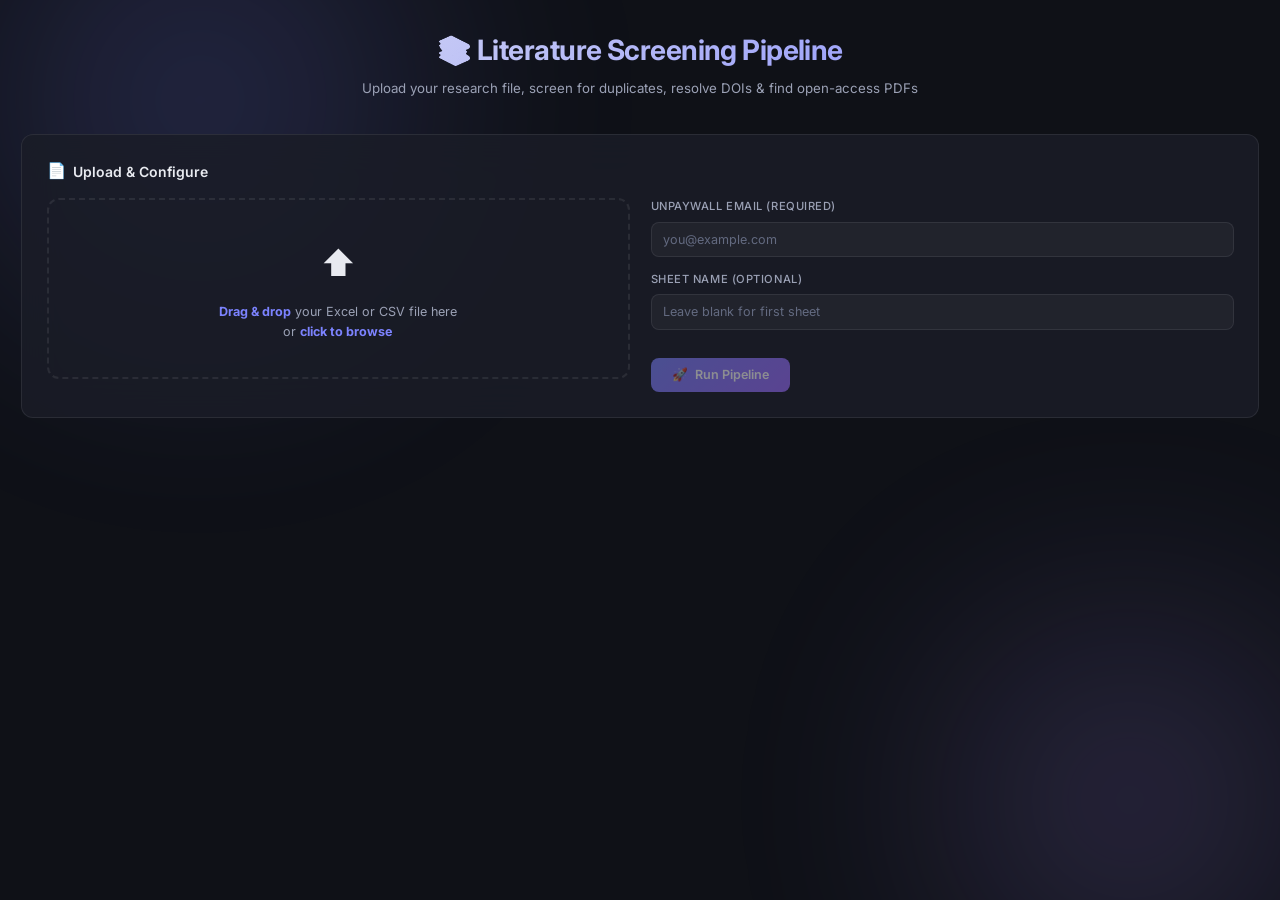
==== templates/index.html @ 50bea9f0 "Literature Screening Pipeline — web UI with GitHub Pages support - Static site (index.html + style.c" ====
<!DOCTYPE html>
<html lang="en">
<head>
  <meta charset="UTF-8" />
  <meta name="viewport" content="width=device-width, initial-scale=1.0" />
  <meta name="description" content="Literature Screening & Retrieval Pipeline — Upload your research file, screen for duplicates, and download results." />
  <title>Literature Screening Pipeline</title>
  <link rel="preconnect" href="https://fonts.googleapis.com" />
  <link rel="preconnect" href="https://fonts.gstatic.com" crossorigin />
  <link href="https://fonts.googleapis.com/css2?family=Inter:wght@400;500;600;700&family=JetBrains+Mono:wght@400;500&display=swap" rel="stylesheet" />
  <link rel="stylesheet" href="/static/css/style.css" />
</head>
<body>
  <!-- Animated background glow -->
  <div class="bg-glow"></div>

  <div class="app-container">
    <!-- Header -->
    <header class="header">
      <h1>📚 Literature Screening Pipeline</h1>
      <p>Upload your research file, screen for duplicates, resolve DOIs &amp; find open-access PDFs</p>
    </header>

    <!-- Upload Card -->
    <div class="card" id="upload-card">
      <div class="card-title"><span class="icon">📄</span> Upload &amp; Configure</div>
      <div class="upload-row">
        <!-- Dropzone -->
        <div class="dropzone" id="dropzone" tabindex="0">
          <span class="dropzone-icon">⬆️</span>
          <div class="dropzone-text">
            <strong>Drag &amp; drop</strong> your Excel or CSV file here<br />
            or <strong>click to browse</strong>
          </div>
          <input type="file" id="file-input" accept=".xlsx,.xls,.csv" />
          <div class="file-selected" id="file-name" style="display:none"></div>
        </div>

        <!-- Settings -->
        <div class="settings-panel">
          <div class="form-group">
            <label for="email-input">Unpaywall Email (required)</label>
            <input type="email" id="email-input" placeholder="you@example.com" value="" />
          </div>
          <div class="form-group">
            <label for="sheet-input">Sheet Name (optional)</label>
            <input type="text" id="sheet-input" placeholder="Leave blank for first sheet" />
          </div>
          <div class="btn-row">
            <button class="btn btn-primary" id="run-btn" disabled>
              <span id="run-btn-icon">🚀</span> Run Pipeline
            </button>
          </div>
        </div>
      </div>
    </div>

    <!-- Processing Overlay -->
    <div class="processing-overlay" id="processing-overlay">
      <div class="spinner"></div>
      <div class="processing-text">Processing your literature file…</div>
      <div class="processing-status" id="processing-status">Uploading file</div>
    </div>

    <!-- Results -->
    <div class="tabs-container" id="results-section">
      <div class="card">
        <div class="card-title"><span class="icon">📊</span> Screening Results</div>

        <!-- Stats bar -->
        <div class="stats-bar" id="stats-bar"></div>

        <!-- Legend -->
        <div class="legend">
          <span style="font-weight:600;color:var(--text-secondary)">Legend:</span>
          <div class="legend-item">
            <span class="legend-swatch swatch-dup"></span>
            <span>Duplicate Record</span>
          </div>
        </div>

        <!-- Tabs -->
        <div class="tab-header" id="tab-header">
          <button class="tab-btn active" data-tab="screening">Screening Output</button>
          <button class="tab-btn" data-tab="log">Download Log</button>
          <button class="tab-btn" data-tab="purchase">Purchase List</button>
        </div>

        <!-- Screening Tab -->
        <div class="tab-content active" id="tab-screening">
          <div class="table-wrapper">
            <table>
              <thead>
                <tr>
                  <th>UI</th>
                  <th>Title</th>
                  <th>DOI</th>
                  <th>Duplicate</th>
                  <th>Reason</th>
                </tr>
              </thead>
              <tbody id="screening-body"></tbody>
            </table>
          </div>
        </div>

        <!-- Download Log Tab -->
        <div class="tab-content" id="tab-log">
          <div class="table-wrapper">
            <table>
              <thead>
                <tr>
                  <th>UI</th>
                  <th>Title</th>
                  <th>DOI</th>
                  <th>Duplicate</th>
                  <th>Status</th>
                  <th>OA Source</th>
                  <th>Publisher</th>
                  <th>Notes</th>
                </tr>
              </thead>
              <tbody id="log-body"></tbody>
            </table>
          </div>
        </div>

        <!-- Purchase Tab -->
        <div class="tab-content" id="tab-purchase">
          <div class="table-wrapper" id="purchase-wrapper">
            <table>
              <thead>
                <tr>
                  <th>UI</th>
                  <th>Title</th>
                  <th>DOI</th>
                  <th>Publisher</th>
                  <th>Purchase Link</th>
                  <th>Cost</th>
                </tr>
              </thead>
              <tbody id="purchase-body"></tbody>
            </table>
          </div>
          <div class="empty-state" id="purchase-empty" style="display:none">
            <span class="empty-icon">🎉</span>
            <p>No articles require purchase — all are available via open access!</p>
          </div>
        </div>
      </div>

      <!-- Downloads -->
      <div class="card download-section visible" id="download-section">
        <div class="card-title"><span class="icon">⬇️</span> Download Output Files</div>
        <div class="download-grid">
          <a class="download-card" href="/download/Screening_Output.xlsx" id="dl-screening">
            <span class="dl-icon">📗</span>
            <div class="dl-info">
              <div class="dl-name">Screening Output</div>
              <div class="dl-desc">Full screening workbook with highlights</div>
            </div>
          </a>
          <a class="download-card" href="/download/Download_Log.xlsx" id="dl-log">
            <span class="dl-icon">📘</span>
            <div class="dl-info">
              <div class="dl-name">Download Log</div>
              <div class="dl-desc">Detailed status for every article</div>
            </div>
          </a>
          <a class="download-card" href="/download/Purchase_List.xlsx" id="dl-purchase">
            <span class="dl-icon">📙</span>
            <div class="dl-info">
              <div class="dl-name">Purchase List</div>
              <div class="dl-desc">Articles needing purchase</div>
            </div>
          </a>
          <a class="download-card" href="/download/Literature_PDFs.zip" id="dl-pdfs">
            <span class="dl-icon">📦</span>
            <div class="dl-info">
              <div class="dl-name">PDFs Archive</div>
              <div class="dl-desc">All downloaded PDFs (ZIP)</div>
            </div>
          </a>
        </div>
      </div>
    </div>
  </div>

  <script>
    /* ===== DOM refs ===== */
    const dropzone      = document.getElementById('dropzone');
    const fileInput      = document.getElementById('file-input');
    const fileNameEl     = document.getElementById('file-name');
    const emailInput     = document.getElementById('email-input');
    const sheetInput     = document.getElementById('sheet-input');
    const runBtn         = document.getElementById('run-btn');
    const overlay        = document.getElementById('processing-overlay');
    const procStatus     = document.getElementById('processing-status');
    const resultsSection = document.getElementById('results-section');
    const statsBar       = document.getElementById('stats-bar');

    let selectedFile = null;

    /* ===== File selection ===== */
    dropzone.addEventListener('click', () => fileInput.click());
    dropzone.addEventListener('keydown', e => { if (e.key === 'Enter') fileInput.click(); });

    dropzone.addEventListener('dragover', e => { e.preventDefault(); dropzone.classList.add('drag-over'); });
    dropzone.addEventListener('dragleave', () => dropzone.classList.remove('drag-over'));
    dropzone.addEventListener('drop', e => {
      e.preventDefault();
      dropzone.classList.remove('drag-over');
      if (e.dataTransfer.files.length) {
        selectFile(e.dataTransfer.files[0]);
      }
    });

    fileInput.addEventListener('change', () => {
      if (fileInput.files.length) selectFile(fileInput.files[0]);
    });

    function selectFile(file) {
      const ext = file.name.split('.').pop().toLowerCase();
      if (!['xlsx', 'xls', 'csv'].includes(ext)) {
        showToast('Please select an .xlsx, .xls, or .csv file.');
        return;
      }
      selectedFile = file;
      fileNameEl.textContent = '✅ ' + file.name;
      fileNameEl.style.display = 'block';
      updateRunBtn();
    }

    emailInput.addEventListener('input', updateRunBtn);

    function updateRunBtn() {
      runBtn.disabled = !(selectedFile && emailInput.value.trim());
    }

    /* ===== Run Pipeline ===== */
    runBtn.addEventListener('click', async () => {
      if (!selectedFile || !emailInput.value.trim()) return;

      const formData = new FormData();
      formData.append('file', selectedFile);
      formData.append('email', emailInput.value.trim());
      if (sheetInput.value.trim()) formData.append('sheet', sheetInput.value.trim());

      overlay.classList.add('active');
      procStatus.textContent = 'Uploading file…';
      resultsSection.classList.remove('visible');

      try {
        procStatus.textContent = 'Running pipeline — this may take a minute…';
        const resp = await fetch('/upload', { method: 'POST', body: formData });

        if (!resp.ok) {
          const err = await resp.json();
          throw new Error(err.error || 'Pipeline failed');
        }

        procStatus.textContent = 'Rendering results…';
        const data = await resp.json();
        renderResults(data);

        overlay.classList.remove('active');
        resultsSection.classList.add('visible');
        resultsSection.scrollIntoView({ behavior: 'smooth', block: 'start' });

      } catch (err) {
        overlay.classList.remove('active');
        showToast(err.message);
      }
    });

    /* ===== Render ===== */
    function renderResults(data) {
      /* Stats */
      const counts = {};
      (data.log || []).forEach(r => {
        counts[r.Status] = (counts[r.Status] || 0) + 1;
      });
      const totalDups = (data.screening || []).filter(r => r.Duplicate).length;

      statsBar.innerHTML = '';
      addStat('Total', data.screening ? data.screening.length : 0, '');
      addStat('Duplicates', totalDups, 'badge-duplicate');
      for (const [status, count] of Object.entries(counts)) {
        addStat(formatStatus(status), count, badgeClass(status));
      }

      /* Screening table */
      const sBody = document.getElementById('screening-body');
      sBody.innerHTML = '';
      (data.screening || []).forEach(row => {
        const tr = document.createElement('tr');
        if (row.Duplicate) tr.classList.add('duplicate-row');
        tr.innerHTML = `
          <td>${esc(row.UI)}</td>
          <td>${esc(row.Title)}</td>
          <td>${doiLink(row.DOI)}</td>
          <td>${row.Duplicate ? '<span class="badge badge-duplicate">Duplicate</span>' : '—'}</td>
          <td>${esc(row['Duplicate Reason'] || '')}</td>
        `;
        sBody.appendChild(tr);
      });

      /* Log table */
      const lBody = document.getElementById('log-body');
      lBody.innerHTML = '';
      (data.log || []).forEach(row => {
        const tr = document.createElement('tr');
        if (row.Duplicate) tr.classList.add('duplicate-row');
        tr.innerHTML = `
          <td>${esc(row.UI)}</td>
          <td>${esc(row.Title)}</td>
          <td>${doiLink(row.DOI)}</td>
          <td>${row.Duplicate ? '<span class="badge badge-duplicate">Duplicate</span>' : '—'}</td>
          <td><span class="badge ${badgeClass(row.Status)}">${formatStatus(row.Status)}</span></td>
          <td>${esc(row['OA Source'] || '')}</td>
          <td>${esc(row.Publisher || '')}</td>
          <td>${esc(row.Notes || '')}</td>
        `;
        lBody.appendChild(tr);
      });

      /* Purchase table */
      const pBody = document.getElementById('purchase-body');
      const pEmpty = document.getElementById('purchase-empty');
      const pWrap  = document.getElementById('purchase-wrapper');
      pBody.innerHTML = '';
      const purchases = data.purchase || [];
      if (purchases.length === 0) {
        pWrap.style.display = 'none';
        pEmpty.style.display = 'block';
      } else {
        pWrap.style.display = 'block';
        pEmpty.style.display = 'none';
        purchases.forEach(row => {
          const tr = document.createElement('tr');
          const linkCol = row['Website/site link for purchase'] || row['Publisher URL'] || '';
          tr.innerHTML = `
            <td>${esc(row.UI)}</td>
            <td>${esc(row.Title)}</td>
            <td>${doiLink(row.DOI)}</td>
            <td>${esc(row.Publisher || '')}</td>
            <td>${linkCol ? `<a href="${esc(linkCol)}" target="_blank" rel="noopener" style="color:var(--accent)">${esc(linkCol)}</a>` : '—'}</td>
            <td>${esc(row['Purchase Cost'] || '')}</td>
          `;
          pBody.appendChild(tr);
        });
      }
    }

    function addStat(label, count, cls) {
      const div = document.createElement('div');
      div.className = 'stat-item';
      div.innerHTML = `<span class="stat-count">${count}</span><span class="stat-label">${label}</span>`;
      statsBar.appendChild(div);
    }

    function badgeClass(status) {
      const map = {
        'DOWNLOADED':       'badge-downloaded',
        'PURCHASE_REQUIRED':'badge-purchase',
        'MANUAL_REVIEW':    'badge-review',
        'OA_DOWNLOAD_FAILED':'badge-oa-failed',
        'ERROR':            'badge-error',
      };
      return map[status] || 'badge-review';
    }

    function formatStatus(s) {
      return (s || '').replace(/_/g, ' ').replace(/\b\w/g, c => c.toUpperCase())
                      .replace('Oa ', 'OA ');
    }

    function esc(str) {
      const d = document.createElement('div');
      d.textContent = str || '';
      return d.innerHTML;
    }

    function doiLink(doi) {
      if (!doi) return '—';
      const clean = esc(doi);
      return `<a href="https://doi.org/${clean}" target="_blank" rel="noopener" style="color:var(--accent);font-family:var(--font-mono);font-size:0.8rem">${clean}</a>`;
    }

    /* ===== Tabs ===== */
    document.querySelectorAll('.tab-btn').forEach(btn => {
      btn.addEventListener('click', () => {
        document.querySelectorAll('.tab-btn').forEach(b => b.classList.remove('active'));
        document.querySelectorAll('.tab-content').forEach(t => t.classList.remove('active'));
        btn.classList.add('active');
        document.getElementById('tab-' + btn.dataset.tab).classList.add('active');
      });
    });

    /* ===== Toast ===== */
    function showToast(msg) {
      const existing = document.querySelector('.toast');
      if (existing) existing.remove();
      const t = document.createElement('div');
      t.className = 'toast';
      t.textContent = '❌ ' + msg;
      document.body.appendChild(t);
      setTimeout(() => t.remove(), 6000);
    }
  </script>
</body>
</html>
---- static/css/style.css ----
/* ===== RESET & BASE ===== */
*,
*::before,
*::after {
  margin: 0;
  padding: 0;
  box-sizing: border-box;
}

:root {
  /* Palette */
  --bg-primary: #0f1117;
  --bg-secondary: #1a1d27;
  --bg-card: rgba(26, 29, 39, 0.85);
  --bg-glass: rgba(255, 255, 255, 0.04);
  --border: rgba(255, 255, 255, 0.08);
  --border-active: rgba(124, 131, 255, 0.4);

  --text-primary: #e8eaf0;
  --text-secondary: #9ba1b5;
  --text-muted: #636a80;

  --accent: #7c83ff;
  --accent-glow: rgba(124, 131, 255, 0.25);
  --accent-hover: #9ba0ff;

  --yellow-dup: #fff2cc;
  --yellow-dup-border: #f5d96e;
  --yellow-dup-text: #6b5900;

  --green: #34d399;
  --green-bg: rgba(52, 211, 153, 0.12);
  --orange: #fb923c;
  --orange-bg: rgba(251, 146, 60, 0.12);
  --blue: #60a5fa;
  --blue-bg: rgba(96, 165, 250, 0.12);
  --red: #f87171;
  --red-bg: rgba(248, 113, 113, 0.12);

  /* Typography */
  --font: 'Inter', -apple-system, BlinkMacSystemFont, 'Segoe UI', sans-serif;
  --font-mono: 'JetBrains Mono', 'Fira Code', monospace;

  /* Spacing */
  --radius: 12px;
  --radius-sm: 8px;
  --radius-xs: 6px;
}

html {
  font-size: 14px;
  scroll-behavior: smooth;
}

body {
  font-family: var(--font);
  background: var(--bg-primary);
  color: var(--text-primary);
  min-height: 100vh;
  line-height: 1.6;
  overflow-x: hidden;
}

/* ===== ANIMATED BACKGROUND ===== */
.bg-glow {
  position: fixed;
  inset: 0;
  z-index: -1;
  overflow: hidden;
  pointer-events: none;
}

.bg-glow::before,
.bg-glow::after {
  content: '';
  position: absolute;
  border-radius: 50%;
  filter: blur(120px);
  opacity: 0.3;
  animation: glow-drift 12s ease-in-out infinite alternate;
}

.bg-glow::before {
  width: 600px;
  height: 600px;
  background: radial-gradient(circle, var(--accent) 0%, transparent 70%);
  top: -200px;
  left: -100px;
}

.bg-glow::after {
  width: 500px;
  height: 500px;
  background: radial-gradient(circle, #a78bfa 0%, transparent 70%);
  bottom: -150px;
  right: -100px;
  animation-delay: -6s;
}

@keyframes glow-drift {
  0%   { transform: translate(0, 0) scale(1); }
  100% { transform: translate(60px, 40px) scale(1.15); }
}

/* ===== LAYOUT ===== */
.app-container {
  max-width: 1280px;
  margin: 0 auto;
  padding: 2rem 1.5rem 4rem;
}

/* ===== HEADER ===== */
.header {
  text-align: center;
  margin-bottom: 2.5rem;
}

.header h1 {
  font-size: 2rem;
  font-weight: 700;
  letter-spacing: -0.02em;
  background: linear-gradient(135deg, var(--text-primary) 0%, var(--accent) 100%);
  -webkit-background-clip: text;
  background-clip: text;
  -webkit-text-fill-color: transparent;
  margin-bottom: 0.35rem;
}

.header p {
  color: var(--text-secondary);
  font-size: 0.95rem;
}

/* ===== GLASS CARD ===== */
.card {
  background: var(--bg-card);
  border: 1px solid var(--border);
  border-radius: var(--radius);
  backdrop-filter: blur(20px);
  -webkit-backdrop-filter: blur(20px);
  padding: 1.75rem;
  margin-bottom: 1.5rem;
  transition: border-color 0.3s ease;
}

.card:hover {
  border-color: var(--border-active);
}

.card-title {
  font-size: 1rem;
  font-weight: 600;
  color: var(--text-primary);
  margin-bottom: 1rem;
  display: flex;
  align-items: center;
  gap: 0.5rem;
}

.card-title .icon {
  font-size: 1.1rem;
}

/* ===== UPLOAD SECTION ===== */
.upload-row {
  display: grid;
  grid-template-columns: 1fr 1fr;
  gap: 1.5rem;
  align-items: start;
}

@media (max-width: 768px) {
  .upload-row {
    grid-template-columns: 1fr;
  }
}

.dropzone {
  border: 2px dashed var(--border);
  border-radius: var(--radius);
  padding: 2.5rem 1.5rem;
  text-align: center;
  cursor: pointer;
  transition: all 0.3s ease;
  position: relative;
  overflow: hidden;
}

.dropzone::before {
  content: '';
  position: absolute;
  inset: 0;
  background: var(--accent-glow);
  opacity: 0;
  transition: opacity 0.3s ease;
  border-radius: var(--radius);
}

.dropzone:hover,
.dropzone.drag-over {
  border-color: var(--accent);
}

.dropzone:hover::before,
.dropzone.drag-over::before {
  opacity: 1;
}

.dropzone-icon {
  font-size: 2.5rem;
  margin-bottom: 0.75rem;
  display: block;
  transition: transform 0.3s ease;
}

.dropzone:hover .dropzone-icon {
  transform: translateY(-4px);
}

.dropzone-text {
  color: var(--text-secondary);
  font-size: 0.9rem;
  position: relative;
  z-index: 1;
}

.dropzone-text strong {
  color: var(--accent);
}

.dropzone input[type="file"] {
  display: none;
}

.file-selected {
  margin-top: 0.75rem;
  font-size: 0.85rem;
  color: var(--green);
  font-family: var(--font-mono);
  position: relative;
  z-index: 1;
}

/* Settings panel */
.settings-panel {
  display: flex;
  flex-direction: column;
  gap: 1rem;
}

.form-group label {
  display: block;
  font-size: 0.8rem;
  font-weight: 500;
  color: var(--text-secondary);
  text-transform: uppercase;
  letter-spacing: 0.05em;
  margin-bottom: 0.4rem;
}

.form-group input {
  width: 100%;
  padding: 0.65rem 0.85rem;
  background: var(--bg-glass);
  border: 1px solid var(--border);
  border-radius: var(--radius-sm);
  color: var(--text-primary);
  font-family: var(--font);
  font-size: 0.9rem;
  transition: border-color 0.3s ease, box-shadow 0.3s ease;
  outline: none;
}

.form-group input:focus {
  border-color: var(--accent);
  box-shadow: 0 0 0 3px var(--accent-glow);
}

.form-group input::placeholder {
  color: var(--text-muted);
}

/* ===== BUTTONS ===== */
.btn {
  display: inline-flex;
  align-items: center;
  justify-content: center;
  gap: 0.5rem;
  padding: 0.7rem 1.5rem;
  border: none;
  border-radius: var(--radius-sm);
  font-family: var(--font);
  font-weight: 600;
  font-size: 0.9rem;
  cursor: pointer;
  transition: all 0.25s ease;
  text-decoration: none;
}

.btn-primary {
  background: linear-gradient(135deg, var(--accent) 0%, #9b6dff 100%);
  color: #fff;
  box-shadow: 0 4px 16px var(--accent-glow);
}

.btn-primary:hover {
  transform: translateY(-1px);
  box-shadow: 0 6px 24px var(--accent-glow);
}

.btn-primary:active {
  transform: translateY(0);
}

.btn-primary:disabled {
  opacity: 0.5;
  cursor: not-allowed;
  transform: none;
  box-shadow: none;
}

.btn-secondary {
  background: var(--bg-glass);
  border: 1px solid var(--border);
  color: var(--text-primary);
}

.btn-secondary:hover {
  border-color: var(--accent);
  background: rgba(124, 131, 255, 0.08);
}

.btn-sm {
  padding: 0.45rem 0.9rem;
  font-size: 0.8rem;
  border-radius: var(--radius-xs);
}

.btn-row {
  display: flex;
  gap: 0.75rem;
  margin-top: 1rem;
  flex-wrap: wrap;
}

/* ===== PROGRESS / SPINNER ===== */
.processing-overlay {
  display: none;
  position: fixed;
  inset: 0;
  background: rgba(15, 17, 23, 0.85);
  backdrop-filter: blur(8px);
  z-index: 1000;
  justify-content: center;
  align-items: center;
  flex-direction: column;
  gap: 1.5rem;
}

.processing-overlay.active {
  display: flex;
}

.spinner {
  width: 48px;
  height: 48px;
  border: 3px solid var(--border);
  border-top-color: var(--accent);
  border-radius: 50%;
  animation: spin 0.8s linear infinite;
}

@keyframes spin {
  to { transform: rotate(360deg); }
}

.processing-text {
  color: var(--text-secondary);
  font-size: 1rem;
}

.processing-status {
  color: var(--text-muted);
  font-size: 0.85rem;
  font-family: var(--font-mono);
}

/* ===== TABS ===== */
.tabs-container {
  display: none;
}

.tabs-container.visible {
  display: block;
  animation: fadeIn 0.5s ease;
}

@keyframes fadeIn {
  from { opacity: 0; transform: translateY(12px); }
  to   { opacity: 1; transform: translateY(0); }
}

.tab-header {
  display: flex;
  gap: 0.25rem;
  border-bottom: 1px solid var(--border);
  margin-bottom: 1.25rem;
  overflow-x: auto;
}

.tab-btn {
  padding: 0.65rem 1.2rem;
  background: none;
  border: none;
  color: var(--text-muted);
  font-family: var(--font);
  font-size: 0.85rem;
  font-weight: 500;
  cursor: pointer;
  border-bottom: 2px solid transparent;
  transition: all 0.25s ease;
  white-space: nowrap;
}

.tab-btn:hover {
  color: var(--text-secondary);
}

.tab-btn.active {
  color: var(--accent);
  border-bottom-color: var(--accent);
}

.tab-content {
  display: none;
}

.tab-content.active {
  display: block;
  animation: fadeIn 0.3s ease;
}

/* ===== TABLE ===== */
.table-wrapper {
  overflow-x: auto;
  border: 1px solid var(--border);
  border-radius: var(--radius-sm);
}

table {
  width: 100%;
  border-collapse: collapse;
  font-size: 0.85rem;
}

thead th {
  position: sticky;
  top: 0;
  background: var(--bg-secondary);
  color: var(--text-secondary);
  font-weight: 600;
  text-transform: uppercase;
  font-size: 0.72rem;
  letter-spacing: 0.06em;
  padding: 0.75rem 1rem;
  text-align: left;
  border-bottom: 1px solid var(--border);
  white-space: nowrap;
}

tbody tr {
  border-bottom: 1px solid var(--border);
  transition: background 0.2s ease;
}

tbody tr:last-child {
  border-bottom: none;
}

tbody tr:hover {
  background: var(--bg-glass);
}

tbody td {
  padding: 0.65rem 1rem;
  color: var(--text-primary);
  vertical-align: top;
}

/* ===== DUPLICATE ROW HIGHLIGHT ===== */
tbody tr.duplicate-row {
  background: var(--yellow-dup) !important;
}

tbody tr.duplicate-row td {
  color: var(--yellow-dup-text) !important;
}

tbody tr.duplicate-row:hover {
  background: #ffecaa !important;
}

tbody tr.duplicate-row .badge {
  border-color: var(--yellow-dup-border);
}

/* ===== STATUS BADGES ===== */
.badge {
  display: inline-flex;
  align-items: center;
  gap: 0.3rem;
  padding: 0.25rem 0.65rem;
  border-radius: 999px;
  font-size: 0.72rem;
  font-weight: 600;
  letter-spacing: 0.02em;
  text-transform: uppercase;
  white-space: nowrap;
}

.badge-downloaded {
  background: var(--green-bg);
  color: var(--green);
  border: 1px solid rgba(52, 211, 153, 0.2);
}

.badge-purchase {
  background: var(--orange-bg);
  color: var(--orange);
  border: 1px solid rgba(251, 146, 60, 0.2);
}

.badge-review {
  background: var(--blue-bg);
  color: var(--blue);
  border: 1px solid rgba(96, 165, 250, 0.2);
}

.badge-error {
  background: var(--red-bg);
  color: var(--red);
  border: 1px solid rgba(248, 113, 113, 0.2);
}

.badge-oa-failed {
  background: var(--orange-bg);
  color: var(--orange);
  border: 1px solid rgba(251, 146, 60, 0.2);
}

.badge-duplicate {
  background: rgba(245, 217, 110, 0.15);
  color: #f5d96e;
  border: 1px solid rgba(245, 217, 110, 0.25);
}

/* Duplicate badge inside yellow row */
tbody tr.duplicate-row .badge-duplicate {
  background: rgba(107, 89, 0, 0.15);
  color: var(--yellow-dup-text);
  border-color: rgba(107, 89, 0, 0.3);
}

/* ===== STATS BAR ===== */
.stats-bar {
  display: flex;
  gap: 1rem;
  margin-bottom: 1.25rem;
  flex-wrap: wrap;
}

.stat-item {
  display: flex;
  align-items: center;
  gap: 0.5rem;
  padding: 0.5rem 1rem;
  background: var(--bg-glass);
  border: 1px solid var(--border);
  border-radius: var(--radius-sm);
  font-size: 0.82rem;
}

.stat-count {
  font-weight: 700;
  font-size: 1.1rem;
  color: var(--text-primary);
}

.stat-label {
  color: var(--text-secondary);
}

/* ===== DOWNLOAD SECTION ===== */
.download-section {
  display: none;
  margin-top: 1rem;
}

.download-section.visible {
  display: block;
}

.download-grid {
  display: grid;
  grid-template-columns: repeat(auto-fill, minmax(220px, 1fr));
  gap: 0.75rem;
}

.download-card {
  display: flex;
  align-items: center;
  gap: 0.75rem;
  padding: 0.85rem 1rem;
  background: var(--bg-glass);
  border: 1px solid var(--border);
  border-radius: var(--radius-sm);
  cursor: pointer;
  text-decoration: none;
  color: var(--text-primary);
  transition: all 0.25s ease;
}

.download-card:hover {
  border-color: var(--accent);
  background: rgba(124, 131, 255, 0.06);
  transform: translateY(-1px);
}

.download-card .dl-icon {
  font-size: 1.5rem;
}

.download-card .dl-info {
  flex: 1;
}

.download-card .dl-name {
  font-weight: 600;
  font-size: 0.85rem;
}

.download-card .dl-desc {
  font-size: 0.75rem;
  color: var(--text-muted);
}

/* ===== ERROR TOAST ===== */
.toast {
  position: fixed;
  bottom: 2rem;
  right: 2rem;
  padding: 1rem 1.5rem;
  background: var(--bg-card);
  border: 1px solid var(--red);
  border-radius: var(--radius-sm);
  color: var(--red);
  font-size: 0.9rem;
  z-index: 2000;
  max-width: 400px;
  animation: slideInToast 0.3s ease;
  backdrop-filter: blur(12px);
}

@keyframes slideInToast {
  from { opacity: 0; transform: translateY(20px); }
  to   { opacity: 1; transform: translateY(0); }
}

/* ===== EMPTY STATE ===== */
.empty-state {
  text-align: center;
  padding: 3rem 1rem;
  color: var(--text-muted);
}

.empty-state .empty-icon {
  font-size: 3rem;
  margin-bottom: 0.75rem;
  display: block;
}

/* ===== LEGEND ===== */
.legend {
  display: flex;
  gap: 1rem;
  align-items: center;
  flex-wrap: wrap;
  margin-bottom: 1rem;
  padding: 0.65rem 1rem;
  background: var(--bg-glass);
  border: 1px solid var(--border);
  border-radius: var(--radius-sm);
  font-size: 0.8rem;
}

.legend-item {
  display: flex;
  align-items: center;
  gap: 0.4rem;
}

.legend-swatch {
  width: 14px;
  height: 14px;
  border-radius: 3px;
  border: 1px solid rgba(255,255,255,0.1);
}

.legend-swatch.swatch-dup {
  background: var(--yellow-dup);
  border-color: var(--yellow-dup-border);
}

/* ===== RESPONSIVE ===== */
@media (max-width: 640px) {
  .app-container {
    padding: 1rem 0.75rem 3rem;
  }

  .header h1 {
    font-size: 1.5rem;
  }

  .card {
    padding: 1.25rem;
  }

  .stats-bar {
    gap: 0.5rem;
  }

  .stat-item {
    padding: 0.4rem 0.75rem;
    font-size: 0.78rem;
  }
}
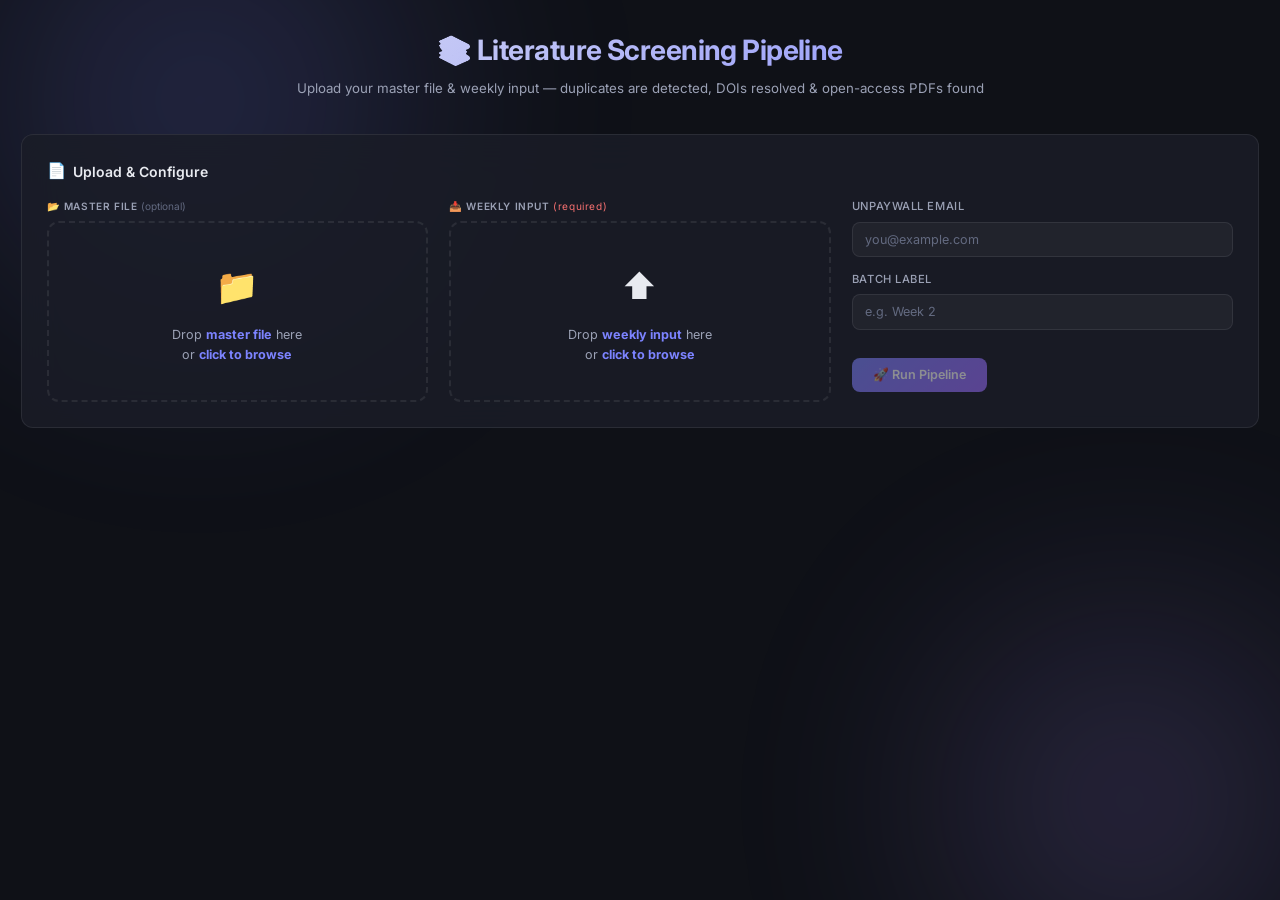
==== commit 7cebf088: "v2: Master + Weekly merge workflow - Two file upload: Master (optional) + Weekly Input (required) - " ====
--- a/templates/index.html
+++ b/templates/index.html
@@ -3,7 +3,6 @@
 <head>
   <meta charset="UTF-8" />
   <meta name="viewport" content="width=device-width, initial-scale=1.0" />
-  <meta name="description" content="Literature Screening & Retrieval Pipeline — Upload your research file, screen for duplicates, and download results." />
   <title>Literature Screening Pipeline</title>
   <link rel="preconnect" href="https://fonts.googleapis.com" />
   <link rel="preconnect" href="https://fonts.gstatic.com" crossorigin />
@@ -11,402 +10,221 @@
   <link rel="stylesheet" href="/static/css/style.css" />
 </head>
 <body>
-  <!-- Animated background glow -->
   <div class="bg-glow"></div>
-
   <div class="app-container">
-    <!-- Header -->
     <header class="header">
       <h1>📚 Literature Screening Pipeline</h1>
-      <p>Upload your research file, screen for duplicates, resolve DOIs &amp; find open-access PDFs</p>
+      <p>Upload your master file &amp; weekly input — duplicates are detected, DOIs resolved &amp; open-access PDFs found</p>
     </header>
 
-    <!-- Upload Card -->
     <div class="card" id="upload-card">
       <div class="card-title"><span class="icon">📄</span> Upload &amp; Configure</div>
-      <div class="upload-row">
-        <!-- Dropzone -->
-        <div class="dropzone" id="dropzone" tabindex="0">
-          <span class="dropzone-icon">⬆️</span>
-          <div class="dropzone-text">
-            <strong>Drag &amp; drop</strong> your Excel or CSV file here<br />
-            or <strong>click to browse</strong>
-          </div>
-          <input type="file" id="file-input" accept=".xlsx,.xls,.csv" />
-          <div class="file-selected" id="file-name" style="display:none"></div>
-        </div>
-
-        <!-- Settings -->
+      <div class="upload-row three-col">
+        <div>
+          <div class="dropzone-label">📂 Master File <span class="optional-tag">(optional)</span></div>
+          <div class="dropzone" id="master-dropzone" tabindex="0">
+            <span class="dropzone-icon">📁</span>
+            <div class="dropzone-text">Drop <strong>master file</strong> here<br />or <strong>click to browse</strong></div>
+            <input type="file" id="master-file-input" accept=".xlsx,.xls,.csv" />
+            <div class="file-selected" id="master-file-name" style="display:none"></div>
+          </div>
+        </div>
+        <div>
+          <div class="dropzone-label">📥 Weekly Input <span style="color:var(--red);font-weight:400;text-transform:none">(required)</span></div>
+          <div class="dropzone" id="weekly-dropzone" tabindex="0">
+            <span class="dropzone-icon">⬆️</span>
+            <div class="dropzone-text">Drop <strong>weekly input</strong> here<br />or <strong>click to browse</strong></div>
+            <input type="file" id="weekly-file-input" accept=".xlsx,.xls,.csv" />
+            <div class="file-selected" id="weekly-file-name" style="display:none"></div>
+          </div>
+        </div>
         <div class="settings-panel">
           <div class="form-group">
-            <label for="email-input">Unpaywall Email (required)</label>
-            <input type="email" id="email-input" placeholder="you@example.com" value="" />
+            <label for="email-input">Unpaywall Email</label>
+            <input type="email" id="email-input" placeholder="you@example.com" />
           </div>
           <div class="form-group">
-            <label for="sheet-input">Sheet Name (optional)</label>
-            <input type="text" id="sheet-input" placeholder="Leave blank for first sheet" />
+            <label for="batch-input">Batch Label</label>
+            <input type="text" id="batch-input" placeholder="e.g. Week 2" />
           </div>
           <div class="btn-row">
-            <button class="btn btn-primary" id="run-btn" disabled>
-              <span id="run-btn-icon">🚀</span> Run Pipeline
-            </button>
+            <button class="btn btn-primary" id="run-btn" disabled>🚀 Run Pipeline</button>
           </div>
         </div>
       </div>
     </div>
 
-    <!-- Processing Overlay -->
     <div class="processing-overlay" id="processing-overlay">
       <div class="spinner"></div>
-      <div class="processing-text">Processing your literature file…</div>
-      <div class="processing-status" id="processing-status">Uploading file</div>
+      <div class="processing-text">Processing…</div>
+      <div class="progress-container"><div class="progress-bar" id="progress-bar"></div></div>
+      <div class="processing-status" id="processing-status">Reading files</div>
     </div>
 
-    <!-- Results -->
     <div class="tabs-container" id="results-section">
       <div class="card">
         <div class="card-title"><span class="icon">📊</span> Screening Results</div>
-
-        <!-- Stats bar -->
         <div class="stats-bar" id="stats-bar"></div>
-
-        <!-- Legend -->
         <div class="legend">
           <span style="font-weight:600;color:var(--text-secondary)">Legend:</span>
-          <div class="legend-item">
-            <span class="legend-swatch swatch-dup"></span>
-            <span>Duplicate Record</span>
-          </div>
-        </div>
-
-        <!-- Tabs -->
-        <div class="tab-header" id="tab-header">
-          <button class="tab-btn active" data-tab="screening">Screening Output</button>
-          <button class="tab-btn" data-tab="log">Download Log</button>
+          <div class="legend-item"><span class="legend-swatch swatch-master-dup"></span><span>Already in Master</span></div>
+          <div class="legend-item"><span class="legend-swatch swatch-dup"></span><span>Batch Duplicate</span></div>
+          <div class="legend-item"><span class="legend-swatch swatch-master"></span><span>Master Entry</span></div>
+        </div>
+        <div class="tab-header">
+          <button class="tab-btn active" data-tab="all">All Records</button>
+          <button class="tab-btn" data-tab="new">New Only</button>
           <button class="tab-btn" data-tab="purchase">Purchase List</button>
         </div>
-
-        <!-- Screening Tab -->
-        <div class="tab-content active" id="tab-screening">
-          <div class="table-wrapper">
-            <table>
-              <thead>
-                <tr>
-                  <th>UI</th>
-                  <th>Title</th>
-                  <th>DOI</th>
-                  <th>Duplicate</th>
-                  <th>Reason</th>
-                </tr>
-              </thead>
-              <tbody id="screening-body"></tbody>
-            </table>
-          </div>
-        </div>
-
-        <!-- Download Log Tab -->
-        <div class="tab-content" id="tab-log">
-          <div class="table-wrapper">
-            <table>
-              <thead>
-                <tr>
-                  <th>UI</th>
-                  <th>Title</th>
-                  <th>DOI</th>
-                  <th>Duplicate</th>
-                  <th>Status</th>
-                  <th>OA Source</th>
-                  <th>Publisher</th>
-                  <th>Notes</th>
-                </tr>
-              </thead>
-              <tbody id="log-body"></tbody>
-            </table>
-          </div>
-        </div>
-
-        <!-- Purchase Tab -->
+        <div class="tab-content active" id="tab-all">
+          <div class="table-wrapper"><table>
+            <thead><tr><th>Source</th><th>UI</th><th>Title</th><th>DOI</th><th>Status</th><th>Dup</th><th>Reason</th><th>Batch</th></tr></thead>
+            <tbody id="all-body"></tbody>
+          </table></div>
+        </div>
+        <div class="tab-content" id="tab-new">
+          <div class="table-wrapper"><table>
+            <thead><tr><th>UI</th><th>Title</th><th>DOI</th><th>Status</th><th>OA Source</th><th>Publisher</th><th>Notes</th></tr></thead>
+            <tbody id="new-body"></tbody>
+          </table></div>
+        </div>
         <div class="tab-content" id="tab-purchase">
-          <div class="table-wrapper" id="purchase-wrapper">
-            <table>
-              <thead>
-                <tr>
-                  <th>UI</th>
-                  <th>Title</th>
-                  <th>DOI</th>
-                  <th>Publisher</th>
-                  <th>Purchase Link</th>
-                  <th>Cost</th>
-                </tr>
-              </thead>
-              <tbody id="purchase-body"></tbody>
-            </table>
-          </div>
+          <div class="table-wrapper" id="purchase-wrapper"><table>
+            <thead><tr><th>UI</th><th>Title</th><th>DOI</th><th>Publisher</th><th>Link</th><th>Cost</th></tr></thead>
+            <tbody id="purchase-body"></tbody>
+          </table></div>
           <div class="empty-state" id="purchase-empty" style="display:none">
-            <span class="empty-icon">🎉</span>
-            <p>No articles require purchase — all are available via open access!</p>
+            <span class="empty-icon">🎉</span><p>No new articles require purchase!</p>
           </div>
         </div>
       </div>
-
-      <!-- Downloads -->
-      <div class="card download-section visible" id="download-section">
+      <div class="card download-section visible">
         <div class="card-title"><span class="icon">⬇️</span> Download Output Files</div>
         <div class="download-grid">
-          <a class="download-card" href="/download/Screening_Output.xlsx" id="dl-screening">
-            <span class="dl-icon">📗</span>
-            <div class="dl-info">
-              <div class="dl-name">Screening Output</div>
-              <div class="dl-desc">Full screening workbook with highlights</div>
-            </div>
-          </a>
-          <a class="download-card" href="/download/Download_Log.xlsx" id="dl-log">
-            <span class="dl-icon">📘</span>
-            <div class="dl-info">
-              <div class="dl-name">Download Log</div>
-              <div class="dl-desc">Detailed status for every article</div>
-            </div>
-          </a>
-          <a class="download-card" href="/download/Purchase_List.xlsx" id="dl-purchase">
-            <span class="dl-icon">📙</span>
-            <div class="dl-info">
-              <div class="dl-name">Purchase List</div>
-              <div class="dl-desc">Articles needing purchase</div>
-            </div>
-          </a>
-          <a class="download-card" href="/download/Literature_PDFs.zip" id="dl-pdfs">
-            <span class="dl-icon">📦</span>
-            <div class="dl-info">
-              <div class="dl-name">PDFs Archive</div>
-              <div class="dl-desc">All downloaded PDFs (ZIP)</div>
-            </div>
-          </a>
+          <a class="download-card" href="/download/Updated_Master.xlsx" id="dl-master"><span class="dl-icon">📕</span><div class="dl-info"><div class="dl-name">Updated Master</div><div class="dl-desc">Re-upload next week</div></div></a>
+          <a class="download-card" href="/download/Screening_Output.xlsx" id="dl-screening"><span class="dl-icon">📗</span><div class="dl-info"><div class="dl-name">Screening Output</div><div class="dl-desc">All records with highlights</div></div></a>
+          <a class="download-card" href="/download/Download_Log.xlsx" id="dl-log"><span class="dl-icon">📘</span><div class="dl-info"><div class="dl-name">New Entries Log</div><div class="dl-desc">New article statuses</div></div></a>
+          <a class="download-card" href="/download/Purchase_List.xlsx" id="dl-purchase"><span class="dl-icon">📙</span><div class="dl-info"><div class="dl-name">Purchase List</div><div class="dl-desc">Articles needing purchase</div></div></a>
         </div>
       </div>
     </div>
   </div>
 
   <script>
-    /* ===== DOM refs ===== */
-    const dropzone      = document.getElementById('dropzone');
-    const fileInput      = document.getElementById('file-input');
-    const fileNameEl     = document.getElementById('file-name');
-    const emailInput     = document.getElementById('email-input');
-    const sheetInput     = document.getElementById('sheet-input');
-    const runBtn         = document.getElementById('run-btn');
-    const overlay        = document.getElementById('processing-overlay');
-    const procStatus     = document.getElementById('processing-status');
-    const resultsSection = document.getElementById('results-section');
-    const statsBar       = document.getElementById('stats-bar');
-
-    let selectedFile = null;
-
-    /* ===== File selection ===== */
-    dropzone.addEventListener('click', () => fileInput.click());
-    dropzone.addEventListener('keydown', e => { if (e.key === 'Enter') fileInput.click(); });
-
-    dropzone.addEventListener('dragover', e => { e.preventDefault(); dropzone.classList.add('drag-over'); });
-    dropzone.addEventListener('dragleave', () => dropzone.classList.remove('drag-over'));
-    dropzone.addEventListener('drop', e => {
-      e.preventDefault();
-      dropzone.classList.remove('drag-over');
-      if (e.dataTransfer.files.length) {
-        selectFile(e.dataTransfer.files[0]);
-      }
+    /* DOM refs */
+    let masterFileData = null, weeklyFileData = null;
+
+    document.addEventListener('DOMContentLoaded', () => {
+      setupDZ('master-dropzone','master-file-input','master-file-name','master');
+      setupDZ('weekly-dropzone','weekly-file-input','weekly-file-name','weekly');
+      document.querySelectorAll('.tab-btn').forEach(b => b.addEventListener('click', () => {
+        document.querySelectorAll('.tab-btn').forEach(x => x.classList.remove('active'));
+        document.querySelectorAll('.tab-content').forEach(x => x.classList.remove('active'));
+        b.classList.add('active');
+        document.getElementById('tab-' + b.dataset.tab).classList.add('active');
+      }));
+      document.getElementById('email-input').addEventListener('input', updateBtn);
+      document.getElementById('run-btn').addEventListener('click', runPipeline);
     });
 
-    fileInput.addEventListener('change', () => {
-      if (fileInput.files.length) selectFile(fileInput.files[0]);
-    });
-
-    function selectFile(file) {
-      const ext = file.name.split('.').pop().toLowerCase();
-      if (!['xlsx', 'xls', 'csv'].includes(ext)) {
-        showToast('Please select an .xlsx, .xls, or .csv file.');
-        return;
-      }
-      selectedFile = file;
-      fileNameEl.textContent = '✅ ' + file.name;
-      fileNameEl.style.display = 'block';
-      updateRunBtn();
-    }
-
-    emailInput.addEventListener('input', updateRunBtn);
-
-    function updateRunBtn() {
-      runBtn.disabled = !(selectedFile && emailInput.value.trim());
-    }
-
-    /* ===== Run Pipeline ===== */
-    runBtn.addEventListener('click', async () => {
-      if (!selectedFile || !emailInput.value.trim()) return;
-
-      const formData = new FormData();
-      formData.append('file', selectedFile);
-      formData.append('email', emailInput.value.trim());
-      if (sheetInput.value.trim()) formData.append('sheet', sheetInput.value.trim());
-
+    function setupDZ(dzId, fiId, fnId, type) {
+      const dz = document.getElementById(dzId), fi = document.getElementById(fiId);
+      dz.addEventListener('click', () => fi.click());
+      dz.addEventListener('dragover', e => { e.preventDefault(); dz.classList.add('drag-over'); });
+      dz.addEventListener('dragleave', () => dz.classList.remove('drag-over'));
+      dz.addEventListener('drop', e => { e.preventDefault(); dz.classList.remove('drag-over'); if(e.dataTransfer.files.length) pick(type,e.dataTransfer.files[0],fnId); });
+      fi.addEventListener('change', () => { if(fi.files.length) pick(type,fi.files[0],fnId); });
+    }
+
+    function pick(type, file, fnId) {
+      if(type==='master') masterFileData=file; else weeklyFileData=file;
+      const el=document.getElementById(fnId); el.textContent='✅ '+file.name; el.style.display='block';
+      updateBtn();
+    }
+
+    function updateBtn() {
+      document.getElementById('run-btn').disabled = !(weeklyFileData && document.getElementById('email-input').value.trim());
+    }
+
+    async function runPipeline() {
+      if(!weeklyFileData) return;
+      const email = document.getElementById('email-input').value.trim();
+      if(!email) return;
+      const batch = document.getElementById('batch-input').value.trim() || 'Batch '+new Date().toLocaleDateString();
+      const overlay = document.getElementById('processing-overlay');
+      const status = document.getElementById('processing-status');
       overlay.classList.add('active');
-      procStatus.textContent = 'Uploading file…';
-      resultsSection.classList.remove('visible');
+      status.textContent = 'Uploading files…';
+      document.getElementById('results-section').classList.remove('visible');
 
       try {
-        procStatus.textContent = 'Running pipeline — this may take a minute…';
-        const resp = await fetch('/upload', { method: 'POST', body: formData });
-
-        if (!resp.ok) {
-          const err = await resp.json();
-          throw new Error(err.error || 'Pipeline failed');
-        }
-
-        procStatus.textContent = 'Rendering results…';
+        const fd = new FormData();
+        fd.append('weekly', weeklyFileData);
+        if(masterFileData) fd.append('master', masterFileData);
+        fd.append('email', email);
+        fd.append('batch', batch);
+
+        status.textContent = 'Processing — this may take a minute…';
+        const resp = await fetch('/upload', { method:'POST', body:fd });
+        if(!resp.ok) { const e=await resp.json(); throw new Error(e.error||'Failed'); }
         const data = await resp.json();
         renderResults(data);
-
         overlay.classList.remove('active');
-        resultsSection.classList.add('visible');
-        resultsSection.scrollIntoView({ behavior: 'smooth', block: 'start' });
-
-      } catch (err) {
+        const rs = document.getElementById('results-section');
+        rs.classList.add('visible');
+        rs.scrollIntoView({ behavior:'smooth', block:'start' });
+      } catch(err) {
         overlay.classList.remove('active');
         showToast(err.message);
       }
-    });
-
-    /* ===== Render ===== */
+    }
+
     function renderResults(data) {
       /* Stats */
-      const counts = {};
-      (data.log || []).forEach(r => {
-        counts[r.Status] = (counts[r.Status] || 0) + 1;
+      const sb = document.getElementById('stats-bar'); sb.innerHTML='';
+      const s = data.stats;
+      addS(sb, s.totalCombined,'Total Combined'); addS(sb, s.masterCount,'In Master');
+      addS(sb, s.weeklyCount,'Weekly Input'); addS(sb, s.masterDupCount,'🟠 In Master Already');
+      addS(sb, s.batchDupCount,'🟡 Batch Dup'); addS(sb, s.newCount,'🆕 New');
+
+      /* All records */
+      const ab = document.getElementById('all-body'); ab.innerHTML='';
+      (data.allRecords||[]).forEach(r => {
+        const tr = document.createElement('tr');
+        if(r._rowType==='master') tr.className='master-row';
+        else if(r._rowType==='masterDup') tr.className='master-dup-row';
+        else if(r._rowType==='batchDup') tr.className='batch-dup-row';
+        tr.innerHTML=`<td>${srcBadge(r)}</td><td>${e(r.UI)}</td><td>${e(r.Title)}</td><td>${dl(r.DOI)}</td><td>${stBadge(r.Status)}</td><td>${r.Duplicate?'⚠️':'—'}</td><td>${e(r['Duplicate Reason']||'')}</td><td>${e(r.Batch||'')}</td>`;
+        ab.appendChild(tr);
       });
-      const totalDups = (data.screening || []).filter(r => r.Duplicate).length;
-
-      statsBar.innerHTML = '';
-      addStat('Total', data.screening ? data.screening.length : 0, '');
-      addStat('Duplicates', totalDups, 'badge-duplicate');
-      for (const [status, count] of Object.entries(counts)) {
-        addStat(formatStatus(status), count, badgeClass(status));
-      }
-
-      /* Screening table */
-      const sBody = document.getElementById('screening-body');
-      sBody.innerHTML = '';
-      (data.screening || []).forEach(row => {
+
+      /* New only */
+      const nb = document.getElementById('new-body'); nb.innerHTML='';
+      (data.newEntries||[]).forEach(r => {
         const tr = document.createElement('tr');
-        if (row.Duplicate) tr.classList.add('duplicate-row');
-        tr.innerHTML = `
-          <td>${esc(row.UI)}</td>
-          <td>${esc(row.Title)}</td>
-          <td>${doiLink(row.DOI)}</td>
-          <td>${row.Duplicate ? '<span class="badge badge-duplicate">Duplicate</span>' : '—'}</td>
-          <td>${esc(row['Duplicate Reason'] || '')}</td>
-        `;
-        sBody.appendChild(tr);
+        if(r._rowType==='masterDup') tr.className='master-dup-row';
+        else if(r._rowType==='batchDup') tr.className='batch-dup-row';
+        tr.innerHTML=`<td>${e(r.UI)}</td><td>${e(r.Title)}</td><td>${dl(r.DOI)}</td><td>${stBadge(r.Status)}</td><td>${e(r['OA Source']||'')}</td><td>${e(r.Publisher||'')}</td><td>${e(r.Notes||'')}</td>`;
+        nb.appendChild(tr);
       });
 
-      /* Log table */
-      const lBody = document.getElementById('log-body');
-      lBody.innerHTML = '';
-      (data.log || []).forEach(row => {
-        const tr = document.createElement('tr');
-        if (row.Duplicate) tr.classList.add('duplicate-row');
-        tr.innerHTML = `
-          <td>${esc(row.UI)}</td>
-          <td>${esc(row.Title)}</td>
-          <td>${doiLink(row.DOI)}</td>
-          <td>${row.Duplicate ? '<span class="badge badge-duplicate">Duplicate</span>' : '—'}</td>
-          <td><span class="badge ${badgeClass(row.Status)}">${formatStatus(row.Status)}</span></td>
-          <td>${esc(row['OA Source'] || '')}</td>
-          <td>${esc(row.Publisher || '')}</td>
-          <td>${esc(row.Notes || '')}</td>
-        `;
-        lBody.appendChild(tr);
-      });
-
-      /* Purchase table */
-      const pBody = document.getElementById('purchase-body');
-      const pEmpty = document.getElementById('purchase-empty');
-      const pWrap  = document.getElementById('purchase-wrapper');
-      pBody.innerHTML = '';
-      const purchases = data.purchase || [];
-      if (purchases.length === 0) {
-        pWrap.style.display = 'none';
-        pEmpty.style.display = 'block';
-      } else {
-        pWrap.style.display = 'block';
-        pEmpty.style.display = 'none';
-        purchases.forEach(row => {
-          const tr = document.createElement('tr');
-          const linkCol = row['Website/site link for purchase'] || row['Publisher URL'] || '';
-          tr.innerHTML = `
-            <td>${esc(row.UI)}</td>
-            <td>${esc(row.Title)}</td>
-            <td>${doiLink(row.DOI)}</td>
-            <td>${esc(row.Publisher || '')}</td>
-            <td>${linkCol ? `<a href="${esc(linkCol)}" target="_blank" rel="noopener" style="color:var(--accent)">${esc(linkCol)}</a>` : '—'}</td>
-            <td>${esc(row['Purchase Cost'] || '')}</td>
-          `;
-          pBody.appendChild(tr);
-        });
-      }
-    }
-
-    function addStat(label, count, cls) {
-      const div = document.createElement('div');
-      div.className = 'stat-item';
-      div.innerHTML = `<span class="stat-count">${count}</span><span class="stat-label">${label}</span>`;
-      statsBar.appendChild(div);
-    }
-
-    function badgeClass(status) {
-      const map = {
-        'DOWNLOADED':       'badge-downloaded',
-        'PURCHASE_REQUIRED':'badge-purchase',
-        'MANUAL_REVIEW':    'badge-review',
-        'OA_DOWNLOAD_FAILED':'badge-oa-failed',
-        'ERROR':            'badge-error',
-      };
-      return map[status] || 'badge-review';
-    }
-
-    function formatStatus(s) {
-      return (s || '').replace(/_/g, ' ').replace(/\b\w/g, c => c.toUpperCase())
-                      .replace('Oa ', 'OA ');
-    }
-
-    function esc(str) {
-      const d = document.createElement('div');
-      d.textContent = str || '';
-      return d.innerHTML;
-    }
-
-    function doiLink(doi) {
-      if (!doi) return '—';
-      const clean = esc(doi);
-      return `<a href="https://doi.org/${clean}" target="_blank" rel="noopener" style="color:var(--accent);font-family:var(--font-mono);font-size:0.8rem">${clean}</a>`;
-    }
-
-    /* ===== Tabs ===== */
-    document.querySelectorAll('.tab-btn').forEach(btn => {
-      btn.addEventListener('click', () => {
-        document.querySelectorAll('.tab-btn').forEach(b => b.classList.remove('active'));
-        document.querySelectorAll('.tab-content').forEach(t => t.classList.remove('active'));
-        btn.classList.add('active');
-        document.getElementById('tab-' + btn.dataset.tab).classList.add('active');
-      });
-    });
-
-    /* ===== Toast ===== */
-    function showToast(msg) {
-      const existing = document.querySelector('.toast');
-      if (existing) existing.remove();
-      const t = document.createElement('div');
-      t.className = 'toast';
-      t.textContent = '❌ ' + msg;
-      document.body.appendChild(t);
-      setTimeout(() => t.remove(), 6000);
-    }
+      /* Purchase */
+      const pb=document.getElementById('purchase-body'), pw=document.getElementById('purchase-wrapper'), pe=document.getElementById('purchase-empty');
+      pb.innerHTML='';
+      const pl=data.purchase||[];
+      if(!pl.length){pw.style.display='none';pe.style.display='block';}
+      else{pw.style.display='block';pe.style.display='none';
+        pl.forEach(r=>{const tr=document.createElement('tr');const lk=r['Website/site link for purchase']||'';
+          tr.innerHTML=`<td>${e(r.UI)}</td><td>${e(r.Title)}</td><td>${dl(r.DOI)}</td><td>${e(r.Publisher||'')}</td><td>${lk?`<a href="${e(lk)}" target="_blank" style="color:var(--accent)">${e(lk)}</a>`:'—'}</td><td>${e(r['Purchase Cost']||'')}</td>`;
+          pb.appendChild(tr);});}
+    }
+
+    function addS(c,n,l){const d=document.createElement('div');d.className='stat-item';d.innerHTML=`<span class="stat-count">${n}</span><span class="stat-label">${l}</span>`;c.appendChild(d);}
+    function srcBadge(r){const t=r._rowType;if(t==='master')return'<span class="badge badge-master">Master</span>';if(t==='masterDup')return'<span class="badge badge-master-dup">In Master</span>';if(t==='batchDup')return'<span class="badge badge-batch-dup">Batch Dup</span>';return'<span class="badge badge-downloaded">New</span>';}
+    function stBadge(s){if(!s)return'—';const m={'DOWNLOADED':'badge-downloaded','OA_AVAILABLE':'badge-downloaded','PURCHASE_REQUIRED':'badge-purchase','MANUAL_REVIEW':'badge-review','ERROR':'badge-error','ALREADY_IN_MASTER':'badge-in-master','BATCH_DUPLICATE':'badge-batch-dup'};return`<span class="badge ${m[s]||'badge-review'}">${(s||'').replace(/_/g,' ').replace(/\b\w/g,c=>c.toUpperCase()).replace('Oa ','OA ')}</span>`;}
+    function e(s){const d=document.createElement('div');d.textContent=s||'';return d.innerHTML;}
+    function dl(doi){if(!doi)return'—';const c=e(doi);return`<a href="https://doi.org/${c}" target="_blank" style="color:var(--accent);font-family:var(--font-mono);font-size:0.8rem">${c}</a>`;}
+    function showToast(m){document.querySelectorAll('.toast').forEach(t=>t.remove());const t=document.createElement('div');t.className='toast';t.textContent='❌ '+m;document.body.appendChild(t);setTimeout(()=>t.remove(),6000);}
   </script>
 </body>
 </html>
--- a/static/css/style.css
+++ b/static/css/style.css
@@ -8,7 +8,6 @@
 }
 
 :root {
-  /* Palette */
   --bg-primary: #0f1117;
   --bg-secondary: #1a1d27;
   --bg-card: rgba(26, 29, 39, 0.85);
@@ -27,6 +26,14 @@
   --yellow-dup: #fff2cc;
   --yellow-dup-border: #f5d96e;
   --yellow-dup-text: #6b5900;
+
+  --orange-dup: #ffe0cc;
+  --orange-dup-border: #f5a36e;
+  --orange-dup-text: #6b2f00;
+
+  --gray-master: #2a2d38;
+  --gray-master-border: rgba(255,255,255,0.12);
+  --gray-master-text: #8a8fa3;
 
   --green: #34d399;
   --green-bg: rgba(52, 211, 153, 0.12);
@@ -37,20 +44,14 @@
   --red: #f87171;
   --red-bg: rgba(248, 113, 113, 0.12);
 
-  /* Typography */
   --font: 'Inter', -apple-system, BlinkMacSystemFont, 'Segoe UI', sans-serif;
   --font-mono: 'JetBrains Mono', 'Fira Code', monospace;
-
-  /* Spacing */
   --radius: 12px;
   --radius-sm: 8px;
   --radius-xs: 6px;
 }
 
-html {
-  font-size: 14px;
-  scroll-behavior: smooth;
-}
+html { font-size: 14px; scroll-behavior: smooth; }
 
 body {
   font-family: var(--font);
@@ -63,382 +64,225 @@
 
 /* ===== ANIMATED BACKGROUND ===== */
 .bg-glow {
-  position: fixed;
-  inset: 0;
-  z-index: -1;
-  overflow: hidden;
-  pointer-events: none;
-}
-
+  position: fixed; inset: 0; z-index: -1;
+  overflow: hidden; pointer-events: none;
+}
 .bg-glow::before,
 .bg-glow::after {
-  content: '';
-  position: absolute;
-  border-radius: 50%;
-  filter: blur(120px);
-  opacity: 0.3;
+  content: ''; position: absolute; border-radius: 50%;
+  filter: blur(120px); opacity: 0.3;
   animation: glow-drift 12s ease-in-out infinite alternate;
 }
-
 .bg-glow::before {
-  width: 600px;
-  height: 600px;
+  width: 600px; height: 600px;
   background: radial-gradient(circle, var(--accent) 0%, transparent 70%);
-  top: -200px;
-  left: -100px;
-}
-
+  top: -200px; left: -100px;
+}
 .bg-glow::after {
-  width: 500px;
-  height: 500px;
+  width: 500px; height: 500px;
   background: radial-gradient(circle, #a78bfa 0%, transparent 70%);
-  bottom: -150px;
-  right: -100px;
+  bottom: -150px; right: -100px;
   animation-delay: -6s;
 }
-
 @keyframes glow-drift {
   0%   { transform: translate(0, 0) scale(1); }
   100% { transform: translate(60px, 40px) scale(1.15); }
 }
 
 /* ===== LAYOUT ===== */
-.app-container {
-  max-width: 1280px;
-  margin: 0 auto;
-  padding: 2rem 1.5rem 4rem;
-}
+.app-container { max-width: 1320px; margin: 0 auto; padding: 2rem 1.5rem 4rem; }
 
 /* ===== HEADER ===== */
-.header {
-  text-align: center;
-  margin-bottom: 2.5rem;
-}
-
+.header { text-align: center; margin-bottom: 2.5rem; }
 .header h1 {
-  font-size: 2rem;
-  font-weight: 700;
-  letter-spacing: -0.02em;
+  font-size: 2rem; font-weight: 700; letter-spacing: -0.02em;
   background: linear-gradient(135deg, var(--text-primary) 0%, var(--accent) 100%);
-  -webkit-background-clip: text;
-  background-clip: text;
+  -webkit-background-clip: text; background-clip: text;
   -webkit-text-fill-color: transparent;
   margin-bottom: 0.35rem;
 }
-
-.header p {
-  color: var(--text-secondary);
-  font-size: 0.95rem;
-}
+.header p { color: var(--text-secondary); font-size: 0.95rem; }
 
 /* ===== GLASS CARD ===== */
 .card {
   background: var(--bg-card);
   border: 1px solid var(--border);
   border-radius: var(--radius);
-  backdrop-filter: blur(20px);
-  -webkit-backdrop-filter: blur(20px);
-  padding: 1.75rem;
-  margin-bottom: 1.5rem;
+  backdrop-filter: blur(20px); -webkit-backdrop-filter: blur(20px);
+  padding: 1.75rem; margin-bottom: 1.5rem;
   transition: border-color 0.3s ease;
 }
-
-.card:hover {
-  border-color: var(--border-active);
-}
-
+.card:hover { border-color: var(--border-active); }
 .card-title {
-  font-size: 1rem;
-  font-weight: 600;
-  color: var(--text-primary);
-  margin-bottom: 1rem;
-  display: flex;
-  align-items: center;
-  gap: 0.5rem;
-}
-
-.card-title .icon {
-  font-size: 1.1rem;
-}
+  font-size: 1rem; font-weight: 600; color: var(--text-primary);
+  margin-bottom: 1rem; display: flex; align-items: center; gap: 0.5rem;
+}
+.card-title .icon { font-size: 1.1rem; }
 
 /* ===== UPLOAD SECTION ===== */
 .upload-row {
-  display: grid;
-  grid-template-columns: 1fr 1fr;
-  gap: 1.5rem;
-  align-items: start;
-}
-
-@media (max-width: 768px) {
-  .upload-row {
-    grid-template-columns: 1fr;
-  }
+  display: grid; grid-template-columns: 1fr 1fr;
+  gap: 1.5rem; align-items: start;
+}
+.upload-row.three-col {
+  grid-template-columns: 1fr 1fr 1fr;
+}
+@media (max-width: 960px) { .upload-row.three-col { grid-template-columns: 1fr 1fr; } }
+@media (max-width: 640px) { .upload-row, .upload-row.three-col { grid-template-columns: 1fr; } }
+.dropzone-label {
+  font-size: 0.72rem; font-weight: 600; text-transform: uppercase;
+  letter-spacing: 0.06em; color: var(--text-secondary);
+  margin-bottom: 0.5rem;
+}
+.dropzone-label .optional-tag {
+  font-weight: 400; color: var(--text-muted); text-transform: none;
+  letter-spacing: normal;
 }
 
 .dropzone {
-  border: 2px dashed var(--border);
-  border-radius: var(--radius);
-  padding: 2.5rem 1.5rem;
-  text-align: center;
-  cursor: pointer;
-  transition: all 0.3s ease;
-  position: relative;
-  overflow: hidden;
-}
-
+  border: 2px dashed var(--border); border-radius: var(--radius);
+  padding: 2.5rem 1.5rem; text-align: center; cursor: pointer;
+  transition: all 0.3s ease; position: relative; overflow: hidden;
+}
 .dropzone::before {
-  content: '';
-  position: absolute;
-  inset: 0;
-  background: var(--accent-glow);
-  opacity: 0;
-  transition: opacity 0.3s ease;
-  border-radius: var(--radius);
-}
-
-.dropzone:hover,
-.dropzone.drag-over {
-  border-color: var(--accent);
-}
-
-.dropzone:hover::before,
-.dropzone.drag-over::before {
-  opacity: 1;
-}
-
+  content: ''; position: absolute; inset: 0;
+  background: var(--accent-glow); opacity: 0;
+  transition: opacity 0.3s ease; border-radius: var(--radius);
+}
+.dropzone:hover, .dropzone.drag-over { border-color: var(--accent); }
+.dropzone:hover::before, .dropzone.drag-over::before { opacity: 1; }
 .dropzone-icon {
-  font-size: 2.5rem;
-  margin-bottom: 0.75rem;
-  display: block;
+  font-size: 2.5rem; margin-bottom: 0.75rem; display: block;
   transition: transform 0.3s ease;
 }
-
-.dropzone:hover .dropzone-icon {
-  transform: translateY(-4px);
-}
-
+.dropzone:hover .dropzone-icon { transform: translateY(-4px); }
 .dropzone-text {
-  color: var(--text-secondary);
-  font-size: 0.9rem;
-  position: relative;
-  z-index: 1;
-}
-
-.dropzone-text strong {
-  color: var(--accent);
-}
-
-.dropzone input[type="file"] {
-  display: none;
-}
-
+  color: var(--text-secondary); font-size: 0.9rem;
+  position: relative; z-index: 1;
+}
+.dropzone-text strong { color: var(--accent); }
+.dropzone input[type="file"] { display: none; }
 .file-selected {
-  margin-top: 0.75rem;
-  font-size: 0.85rem;
-  color: var(--green);
-  font-family: var(--font-mono);
-  position: relative;
-  z-index: 1;
+  margin-top: 0.75rem; font-size: 0.85rem; color: var(--green);
+  font-family: var(--font-mono); position: relative; z-index: 1;
 }
 
 /* Settings panel */
-.settings-panel {
-  display: flex;
-  flex-direction: column;
-  gap: 1rem;
-}
-
+.settings-panel { display: flex; flex-direction: column; gap: 1rem; }
 .form-group label {
-  display: block;
-  font-size: 0.8rem;
-  font-weight: 500;
-  color: var(--text-secondary);
-  text-transform: uppercase;
-  letter-spacing: 0.05em;
-  margin-bottom: 0.4rem;
-}
-
+  display: block; font-size: 0.8rem; font-weight: 500;
+  color: var(--text-secondary); text-transform: uppercase;
+  letter-spacing: 0.05em; margin-bottom: 0.4rem;
+}
 .form-group input {
-  width: 100%;
-  padding: 0.65rem 0.85rem;
-  background: var(--bg-glass);
-  border: 1px solid var(--border);
-  border-radius: var(--radius-sm);
-  color: var(--text-primary);
-  font-family: var(--font);
-  font-size: 0.9rem;
+  width: 100%; padding: 0.65rem 0.85rem;
+  background: var(--bg-glass); border: 1px solid var(--border);
+  border-radius: var(--radius-sm); color: var(--text-primary);
+  font-family: var(--font); font-size: 0.9rem;
   transition: border-color 0.3s ease, box-shadow 0.3s ease;
   outline: none;
 }
-
 .form-group input:focus {
   border-color: var(--accent);
   box-shadow: 0 0 0 3px var(--accent-glow);
 }
-
-.form-group input::placeholder {
-  color: var(--text-muted);
-}
+.form-group input::placeholder { color: var(--text-muted); }
 
 /* ===== BUTTONS ===== */
 .btn {
-  display: inline-flex;
-  align-items: center;
-  justify-content: center;
-  gap: 0.5rem;
-  padding: 0.7rem 1.5rem;
-  border: none;
-  border-radius: var(--radius-sm);
-  font-family: var(--font);
-  font-weight: 600;
-  font-size: 0.9rem;
-  cursor: pointer;
-  transition: all 0.25s ease;
-  text-decoration: none;
-}
-
+  display: inline-flex; align-items: center; justify-content: center;
+  gap: 0.5rem; padding: 0.7rem 1.5rem; border: none;
+  border-radius: var(--radius-sm); font-family: var(--font);
+  font-weight: 600; font-size: 0.9rem; cursor: pointer;
+  transition: all 0.25s ease; text-decoration: none;
+}
 .btn-primary {
   background: linear-gradient(135deg, var(--accent) 0%, #9b6dff 100%);
-  color: #fff;
-  box-shadow: 0 4px 16px var(--accent-glow);
-}
-
+  color: #fff; box-shadow: 0 4px 16px var(--accent-glow);
+}
 .btn-primary:hover {
   transform: translateY(-1px);
   box-shadow: 0 6px 24px var(--accent-glow);
 }
-
-.btn-primary:active {
-  transform: translateY(0);
-}
-
+.btn-primary:active { transform: translateY(0); }
 .btn-primary:disabled {
-  opacity: 0.5;
-  cursor: not-allowed;
-  transform: none;
-  box-shadow: none;
-}
-
+  opacity: 0.5; cursor: not-allowed; transform: none; box-shadow: none;
+}
 .btn-secondary {
-  background: var(--bg-glass);
-  border: 1px solid var(--border);
+  background: var(--bg-glass); border: 1px solid var(--border);
   color: var(--text-primary);
 }
-
 .btn-secondary:hover {
   border-color: var(--accent);
   background: rgba(124, 131, 255, 0.08);
 }
-
-.btn-sm {
-  padding: 0.45rem 0.9rem;
-  font-size: 0.8rem;
-  border-radius: var(--radius-xs);
-}
-
-.btn-row {
-  display: flex;
-  gap: 0.75rem;
-  margin-top: 1rem;
-  flex-wrap: wrap;
-}
-
-/* ===== PROGRESS / SPINNER ===== */
+.btn-sm { padding: 0.45rem 0.9rem; font-size: 0.8rem; border-radius: var(--radius-xs); }
+.btn-row { display: flex; gap: 0.75rem; margin-top: 1rem; flex-wrap: wrap; }
+
+/* ===== PROCESSING OVERLAY ===== */
 .processing-overlay {
-  display: none;
-  position: fixed;
-  inset: 0;
-  background: rgba(15, 17, 23, 0.85);
-  backdrop-filter: blur(8px);
-  z-index: 1000;
-  justify-content: center;
-  align-items: center;
-  flex-direction: column;
-  gap: 1.5rem;
-}
-
-.processing-overlay.active {
-  display: flex;
-}
+  display: none; position: fixed; inset: 0;
+  background: rgba(15, 17, 23, 0.88);
+  backdrop-filter: blur(10px); z-index: 1000;
+  justify-content: center; align-items: center;
+  flex-direction: column; gap: 1.25rem;
+}
+.processing-overlay.active { display: flex; }
 
 .spinner {
-  width: 48px;
-  height: 48px;
+  width: 48px; height: 48px;
   border: 3px solid var(--border);
-  border-top-color: var(--accent);
-  border-radius: 50%;
+  border-top-color: var(--accent); border-radius: 50%;
   animation: spin 0.8s linear infinite;
 }
-
-@keyframes spin {
-  to { transform: rotate(360deg); }
-}
-
-.processing-text {
-  color: var(--text-secondary);
-  font-size: 1rem;
-}
-
+@keyframes spin { to { transform: rotate(360deg); } }
+
+.processing-text { color: var(--text-secondary); font-size: 1rem; }
 .processing-status {
-  color: var(--text-muted);
-  font-size: 0.85rem;
+  color: var(--text-muted); font-size: 0.85rem;
   font-family: var(--font-mono);
 }
 
+/* Progress bar */
+.progress-container {
+  width: 320px; height: 6px;
+  background: var(--border); border-radius: 999px;
+  overflow: hidden;
+}
+.progress-bar {
+  height: 100%; width: 0%;
+  background: linear-gradient(90deg, var(--accent), #a78bfa);
+  border-radius: 999px;
+  transition: width 0.3s ease;
+}
+
 /* ===== TABS ===== */
-.tabs-container {
-  display: none;
-}
-
+.tabs-container { display: none; }
 .tabs-container.visible {
   display: block;
   animation: fadeIn 0.5s ease;
 }
-
 @keyframes fadeIn {
   from { opacity: 0; transform: translateY(12px); }
   to   { opacity: 1; transform: translateY(0); }
 }
 
 .tab-header {
-  display: flex;
-  gap: 0.25rem;
+  display: flex; gap: 0.25rem;
   border-bottom: 1px solid var(--border);
-  margin-bottom: 1.25rem;
-  overflow-x: auto;
-}
-
+  margin-bottom: 1.25rem; overflow-x: auto;
+}
 .tab-btn {
-  padding: 0.65rem 1.2rem;
-  background: none;
-  border: none;
-  color: var(--text-muted);
-  font-family: var(--font);
-  font-size: 0.85rem;
-  font-weight: 500;
-  cursor: pointer;
+  padding: 0.65rem 1.2rem; background: none; border: none;
+  color: var(--text-muted); font-family: var(--font);
+  font-size: 0.85rem; font-weight: 500; cursor: pointer;
   border-bottom: 2px solid transparent;
-  transition: all 0.25s ease;
-  white-space: nowrap;
-}
-
-.tab-btn:hover {
-  color: var(--text-secondary);
-}
-
-.tab-btn.active {
-  color: var(--accent);
-  border-bottom-color: var(--accent);
-}
-
-.tab-content {
-  display: none;
-}
-
-.tab-content.active {
-  display: block;
-  animation: fadeIn 0.3s ease;
-}
+  transition: all 0.25s ease; white-space: nowrap;
+}
+.tab-btn:hover { color: var(--text-secondary); }
+.tab-btn.active { color: var(--accent); border-bottom-color: var(--accent); }
+.tab-content { display: none; }
+.tab-content.active { display: block; animation: fadeIn 0.3s ease; }
 
 /* ===== TABLE ===== */
 .table-wrapper {
@@ -446,291 +290,190 @@
   border: 1px solid var(--border);
   border-radius: var(--radius-sm);
 }
-
-table {
-  width: 100%;
-  border-collapse: collapse;
-  font-size: 0.85rem;
-}
-
+table { width: 100%; border-collapse: collapse; font-size: 0.85rem; }
 thead th {
-  position: sticky;
-  top: 0;
-  background: var(--bg-secondary);
-  color: var(--text-secondary);
-  font-weight: 600;
-  text-transform: uppercase;
-  font-size: 0.72rem;
-  letter-spacing: 0.06em;
-  padding: 0.75rem 1rem;
-  text-align: left;
-  border-bottom: 1px solid var(--border);
+  position: sticky; top: 0;
+  background: var(--bg-secondary); color: var(--text-secondary);
+  font-weight: 600; text-transform: uppercase; font-size: 0.72rem;
+  letter-spacing: 0.06em; padding: 0.75rem 1rem;
+  text-align: left; border-bottom: 1px solid var(--border);
   white-space: nowrap;
 }
-
 tbody tr {
   border-bottom: 1px solid var(--border);
   transition: background 0.2s ease;
 }
-
-tbody tr:last-child {
-  border-bottom: none;
-}
-
-tbody tr:hover {
-  background: var(--bg-glass);
-}
-
+tbody tr:last-child { border-bottom: none; }
+tbody tr:hover { background: var(--bg-glass); }
 tbody td {
-  padding: 0.65rem 1rem;
-  color: var(--text-primary);
+  padding: 0.65rem 1rem; color: var(--text-primary);
   vertical-align: top;
 }
 
-/* ===== DUPLICATE ROW HIGHLIGHT ===== */
-tbody tr.duplicate-row {
-  background: var(--yellow-dup) !important;
-}
-
-tbody tr.duplicate-row td {
-  color: var(--yellow-dup-text) !important;
-}
-
-tbody tr.duplicate-row:hover {
-  background: #ffecaa !important;
-}
-
-tbody tr.duplicate-row .badge {
-  border-color: var(--yellow-dup-border);
-}
+/* ===== ROW HIGHLIGHTS ===== */
+/* Yellow — batch duplicate (within new input) */
+tbody tr.batch-dup-row { background: var(--yellow-dup) !important; }
+tbody tr.batch-dup-row td { color: var(--yellow-dup-text) !important; }
+tbody tr.batch-dup-row:hover { background: #ffecaa !important; }
+tbody tr.batch-dup-row .badge { border-color: var(--yellow-dup-border); }
+/* Keep legacy class */
+tbody tr.duplicate-row { background: var(--yellow-dup) !important; }
+tbody tr.duplicate-row td { color: var(--yellow-dup-text) !important; }
+tbody tr.duplicate-row:hover { background: #ffecaa !important; }
+
+/* Orange — already in master */
+tbody tr.master-dup-row { background: var(--orange-dup) !important; }
+tbody tr.master-dup-row td { color: var(--orange-dup-text) !important; }
+tbody tr.master-dup-row:hover { background: #ffd1aa !important; }
+tbody tr.master-dup-row .badge { border-color: var(--orange-dup-border); }
+
+/* Gray — existing master entry */
+tbody tr.master-row { background: var(--gray-master) !important; }
+tbody tr.master-row td { color: var(--gray-master-text) !important; }
+tbody tr.master-row:hover { background: #32353f !important; }
 
 /* ===== STATUS BADGES ===== */
 .badge {
-  display: inline-flex;
-  align-items: center;
-  gap: 0.3rem;
-  padding: 0.25rem 0.65rem;
-  border-radius: 999px;
-  font-size: 0.72rem;
-  font-weight: 600;
-  letter-spacing: 0.02em;
-  text-transform: uppercase;
+  display: inline-flex; align-items: center; gap: 0.3rem;
+  padding: 0.25rem 0.65rem; border-radius: 999px;
+  font-size: 0.72rem; font-weight: 600;
+  letter-spacing: 0.02em; text-transform: uppercase;
   white-space: nowrap;
 }
-
 .badge-downloaded {
-  background: var(--green-bg);
-  color: var(--green);
+  background: var(--green-bg); color: var(--green);
   border: 1px solid rgba(52, 211, 153, 0.2);
 }
-
 .badge-purchase {
-  background: var(--orange-bg);
-  color: var(--orange);
+  background: var(--orange-bg); color: var(--orange);
   border: 1px solid rgba(251, 146, 60, 0.2);
 }
-
 .badge-review {
-  background: var(--blue-bg);
-  color: var(--blue);
+  background: var(--blue-bg); color: var(--blue);
   border: 1px solid rgba(96, 165, 250, 0.2);
 }
-
 .badge-error {
-  background: var(--red-bg);
-  color: var(--red);
+  background: var(--red-bg); color: var(--red);
   border: 1px solid rgba(248, 113, 113, 0.2);
 }
-
 .badge-oa-failed {
-  background: var(--orange-bg);
-  color: var(--orange);
+  background: var(--orange-bg); color: var(--orange);
   border: 1px solid rgba(251, 146, 60, 0.2);
 }
-
 .badge-duplicate {
-  background: rgba(245, 217, 110, 0.15);
-  color: #f5d96e;
+  background: rgba(245, 217, 110, 0.15); color: #f5d96e;
   border: 1px solid rgba(245, 217, 110, 0.25);
 }
-
-/* Duplicate badge inside yellow row */
+.badge-batch-dup {
+  background: rgba(245, 217, 110, 0.15); color: #f5d96e;
+  border: 1px solid rgba(245, 217, 110, 0.25);
+}
+tbody tr.batch-dup-row .badge-batch-dup,
 tbody tr.duplicate-row .badge-duplicate {
   background: rgba(107, 89, 0, 0.15);
   color: var(--yellow-dup-text);
   border-color: rgba(107, 89, 0, 0.3);
 }
+.badge-master-dup {
+  background: rgba(245, 163, 110, 0.15); color: #f5a36e;
+  border: 1px solid rgba(245, 163, 110, 0.25);
+}
+tbody tr.master-dup-row .badge-master-dup {
+  background: rgba(107, 47, 0, 0.15);
+  color: var(--orange-dup-text);
+  border-color: rgba(107, 47, 0, 0.3);
+}
+.badge-master {
+  background: rgba(138, 143, 163, 0.12); color: #8a8fa3;
+  border: 1px solid rgba(138, 143, 163, 0.2);
+}
+.badge-in-master {
+  background: rgba(245, 163, 110, 0.12); color: var(--orange);
+  border: 1px solid rgba(251, 146, 60, 0.2);
+}
 
 /* ===== STATS BAR ===== */
-.stats-bar {
-  display: flex;
-  gap: 1rem;
-  margin-bottom: 1.25rem;
-  flex-wrap: wrap;
-}
-
+.stats-bar { display: flex; gap: 1rem; margin-bottom: 1.25rem; flex-wrap: wrap; }
 .stat-item {
-  display: flex;
-  align-items: center;
-  gap: 0.5rem;
-  padding: 0.5rem 1rem;
-  background: var(--bg-glass);
-  border: 1px solid var(--border);
-  border-radius: var(--radius-sm);
+  display: flex; align-items: center; gap: 0.5rem;
+  padding: 0.5rem 1rem; background: var(--bg-glass);
+  border: 1px solid var(--border); border-radius: var(--radius-sm);
   font-size: 0.82rem;
 }
-
-.stat-count {
-  font-weight: 700;
-  font-size: 1.1rem;
-  color: var(--text-primary);
-}
-
-.stat-label {
-  color: var(--text-secondary);
-}
+.stat-count { font-weight: 700; font-size: 1.1rem; color: var(--text-primary); }
+.stat-label { color: var(--text-secondary); }
 
 /* ===== DOWNLOAD SECTION ===== */
-.download-section {
-  display: none;
-  margin-top: 1rem;
-}
-
-.download-section.visible {
-  display: block;
-}
-
+.download-section { display: none; margin-top: 1rem; }
+.download-section.visible { display: block; }
 .download-grid {
   display: grid;
   grid-template-columns: repeat(auto-fill, minmax(220px, 1fr));
   gap: 0.75rem;
 }
-
 .download-card {
-  display: flex;
-  align-items: center;
-  gap: 0.75rem;
-  padding: 0.85rem 1rem;
-  background: var(--bg-glass);
-  border: 1px solid var(--border);
-  border-radius: var(--radius-sm);
-  cursor: pointer;
-  text-decoration: none;
-  color: var(--text-primary);
+  display: flex; align-items: center; gap: 0.75rem;
+  padding: 0.85rem 1rem; background: var(--bg-glass);
+  border: 1px solid var(--border); border-radius: var(--radius-sm);
+  cursor: pointer; text-decoration: none; color: var(--text-primary);
   transition: all 0.25s ease;
 }
-
 .download-card:hover {
   border-color: var(--accent);
   background: rgba(124, 131, 255, 0.06);
   transform: translateY(-1px);
 }
-
-.download-card .dl-icon {
-  font-size: 1.5rem;
-}
-
-.download-card .dl-info {
-  flex: 1;
-}
-
-.download-card .dl-name {
-  font-weight: 600;
-  font-size: 0.85rem;
-}
-
-.download-card .dl-desc {
-  font-size: 0.75rem;
-  color: var(--text-muted);
-}
-
-/* ===== ERROR TOAST ===== */
+.download-card .dl-icon { font-size: 1.5rem; }
+.download-card .dl-info { flex: 1; }
+.download-card .dl-name { font-weight: 600; font-size: 0.85rem; }
+.download-card .dl-desc { font-size: 0.75rem; color: var(--text-muted); }
+
+/* ===== LEGEND ===== */
+.legend {
+  display: flex; gap: 1rem; align-items: center; flex-wrap: wrap;
+  margin-bottom: 1rem; padding: 0.65rem 1rem;
+  background: var(--bg-glass); border: 1px solid var(--border);
+  border-radius: var(--radius-sm); font-size: 0.8rem;
+}
+.legend-item { display: flex; align-items: center; gap: 0.4rem; }
+.legend-swatch {
+  width: 14px; height: 14px; border-radius: 3px;
+  border: 1px solid rgba(255,255,255,0.1);
+}
+.legend-swatch.swatch-dup {
+  background: var(--yellow-dup); border-color: var(--yellow-dup-border);
+}
+.legend-swatch.swatch-master-dup {
+  background: var(--orange-dup); border-color: var(--orange-dup-border);
+}
+.legend-swatch.swatch-master {
+  background: var(--gray-master); border-color: var(--gray-master-border);
+}
+
+/* ===== TOAST ===== */
 .toast {
-  position: fixed;
-  bottom: 2rem;
-  right: 2rem;
-  padding: 1rem 1.5rem;
-  background: var(--bg-card);
-  border: 1px solid var(--red);
-  border-radius: var(--radius-sm);
-  color: var(--red);
-  font-size: 0.9rem;
-  z-index: 2000;
-  max-width: 400px;
-  animation: slideInToast 0.3s ease;
+  position: fixed; bottom: 2rem; right: 2rem;
+  padding: 1rem 1.5rem; background: var(--bg-card);
+  border: 1px solid var(--red); border-radius: var(--radius-sm);
+  color: var(--red); font-size: 0.9rem; z-index: 2000;
+  max-width: 400px; animation: slideInToast 0.3s ease;
   backdrop-filter: blur(12px);
 }
-
 @keyframes slideInToast {
   from { opacity: 0; transform: translateY(20px); }
   to   { opacity: 1; transform: translateY(0); }
 }
 
 /* ===== EMPTY STATE ===== */
-.empty-state {
-  text-align: center;
-  padding: 3rem 1rem;
-  color: var(--text-muted);
-}
-
-.empty-state .empty-icon {
-  font-size: 3rem;
-  margin-bottom: 0.75rem;
-  display: block;
-}
-
-/* ===== LEGEND ===== */
-.legend {
-  display: flex;
-  gap: 1rem;
-  align-items: center;
-  flex-wrap: wrap;
-  margin-bottom: 1rem;
-  padding: 0.65rem 1rem;
-  background: var(--bg-glass);
-  border: 1px solid var(--border);
-  border-radius: var(--radius-sm);
-  font-size: 0.8rem;
-}
-
-.legend-item {
-  display: flex;
-  align-items: center;
-  gap: 0.4rem;
-}
-
-.legend-swatch {
-  width: 14px;
-  height: 14px;
-  border-radius: 3px;
-  border: 1px solid rgba(255,255,255,0.1);
-}
-
-.legend-swatch.swatch-dup {
-  background: var(--yellow-dup);
-  border-color: var(--yellow-dup-border);
-}
+.empty-state { text-align: center; padding: 3rem 1rem; color: var(--text-muted); }
+.empty-state .empty-icon { font-size: 3rem; margin-bottom: 0.75rem; display: block; }
 
 /* ===== RESPONSIVE ===== */
 @media (max-width: 640px) {
-  .app-container {
-    padding: 1rem 0.75rem 3rem;
-  }
-
-  .header h1 {
-    font-size: 1.5rem;
-  }
-
-  .card {
-    padding: 1.25rem;
-  }
-
-  .stats-bar {
-    gap: 0.5rem;
-  }
-
-  .stat-item {
-    padding: 0.4rem 0.75rem;
-    font-size: 0.78rem;
-  }
-}
+  .app-container { padding: 1rem 0.75rem 3rem; }
+  .header h1 { font-size: 1.5rem; }
+  .card { padding: 1.25rem; }
+  .stats-bar { gap: 0.5rem; }
+  .stat-item { padding: 0.4rem 0.75rem; font-size: 0.78rem; }
+  .progress-container { width: 240px; }
+}
